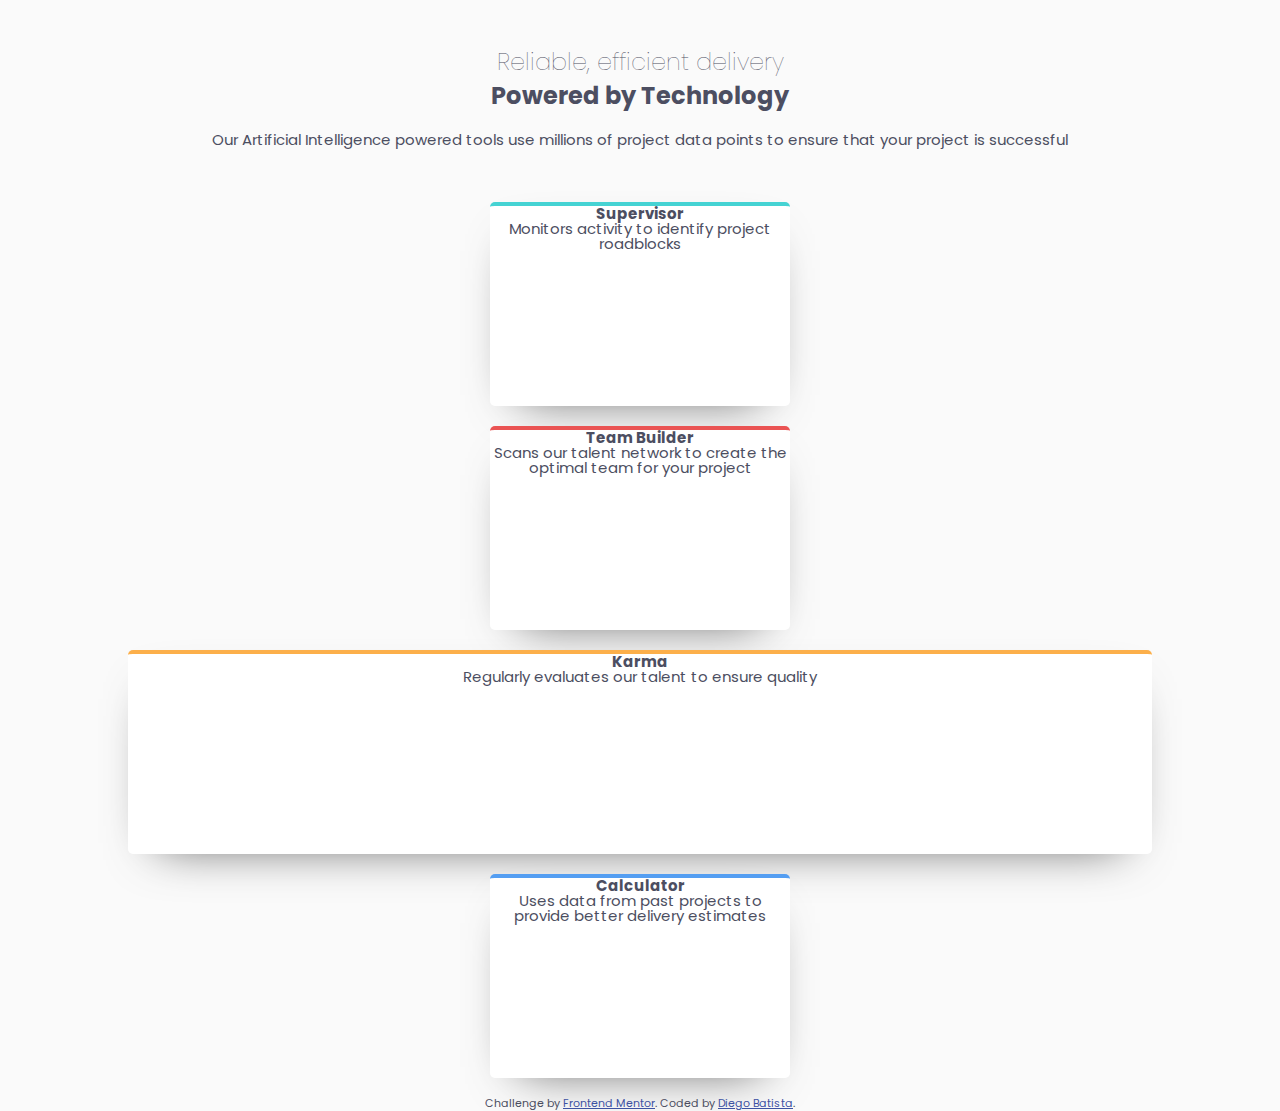
==== Newbie/four-card-feature-section-master/index.html @ 7db9b7e0 "Add files via upload" ====
<!DOCTYPE html>
<html lang="en">
<head>
  <meta charset="UTF-8">
  <meta name="viewport" content="width=device-width, initial-scale=1.0"> <!-- displays site properly based on user's device -->

  <link rel="icon" type="image/png" sizes="32x32" href="./images/favicon-32x32.png">
  <link href="https://fonts.googleapis.com/css?family=Poppins:200,400,600&display=swap" rel="stylesheet">
  <link rel="stylesheet" href="css/reset.css">
  <link rel="stylesheet" href="css/style.css">
  
  <title>Frontend Mentor | Four card feature section</title>

  <!-- Feel free to remove these styles or customise in your own stylesheet 👍 -->
  <style>
    .attribution { font-size: 11px; text-align: center; }
    .attribution a { color: hsl(228, 45%, 44%); }
  </style>
</head>
<body>
  <header>
    <div class="container">
      <h1 class="title-light">Reliable, efficient delivery</h1>
      <h1 class="title-bold">Powered by Technology</h1>

      <p>Our Artificial Intelligence powered tools use millions of project data points 
      to ensure that your project is successful</p>
    </div>
  </header>
  
  <section class="cards">
    <div class="container">
      <div class="item1">
        <ul>
          <li><h2 class="titulo-bold">Supervisor</h2></li>
          <li><p class="titulo-light">Monitors activity to identify project roadblocks</p></li>
          <li></li>
        </ul>
      </div>

      <div class="item2">
        <ul>
          <li><h2 class="titulo-bold">Team Builder</h2></li>
          <li><p class="titulo-light">Scans our talent network to create the optimal team for your project</p></li>
          <li></li>
        </ul>
      </div>

      <div class="item3">
        <ul>
          <li><h2 class="titulo-bold">Karma</h2></li>
          <li><p class="titulo-light">Regularly evaluates our talent to ensure quality</p></li>
          <li></li>
        </ul>
      </div>

      <div class="item4">
        <ul>
          <li><h2 class="titulo-bold">Calculator</h2></li>
          <li><p class="titulo-light">Uses data from past projects to provide better delivery estimates</p></li>
          <li></li>
        </ul>
      </div>
    </div>
  </section>
  
  <footer>
    <p class="attribution">
      Challenge by <a href="https://www.frontendmentor.io?ref=challenge" target="_blank">Frontend Mentor</a>. 
      Coded by <a href="#">Diego Batista</a>.
    </p>
  </footer>
</body>
</html>
---- Newbie/four-card-feature-section-master/css/style.css ----
body {
    font-family: 'Poppins', sans-serif;
    font-size: 15px;
    text-align: center;
    color: hsl(234, 12%, 34%);
    background: hsl(0, 0%, 98%);
}

.container {
    width: 80%;
    margin: 0 auto;
}

header {
    margin: 50px 0;
}

header .title-light {
    font-weight: lighter;
    font-size: 24px;
    margin-bottom: 10px;
}

header .title-bold {
    font-weight: bold;
    font-size: 24px;
    margin-bottom: 20px;
}

header p {
    line-height: 1.5rem;
}

.cards .item1 {
    width: 300px;
    height: 200px;
    background: #fff;
    border-top: 4px solid hsl(180, 62%, 55%);
    border-radius: 5px;
    margin: 0 auto;
    -webkit-box-shadow: 0px 19px 50px -30px rgba(0,0,0,0.75);
    -moz-box-shadow: 0px 19px 50px -30px rgba(0,0,0,0.75);
    box-shadow: 0px 19px 50px -30px rgba(0,0,0,0.75);
    margin-bottom: 20px;
}

.cards .item2 {
    width: 300px;
    height: 200px;
    background: #fff;
    border-top: 4px solid hsl(0, 78%, 62%);
    border-radius: 5px;
    margin: 0 auto;
    -webkit-box-shadow: 0px 19px 50px -30px rgba(0,0,0,0.75);
    -moz-box-shadow: 0px 19px 50px -30px rgba(0,0,0,0.75);
    box-shadow: 0px 19px 50px -30px rgba(0,0,0,0.75);
    margin-bottom: 20px;
}

.cards .item3 {
    width: 100%;
    height: 200px;
    background: #fff;
    border-top: 4px solid hsl(34, 97%, 64%);
    border-radius: 5px;
    margin: 0 auto;
    -webkit-box-shadow: 0px 19px 50px -30px rgba(0,0,0,0.75);
    -moz-box-shadow: 0px 19px 50px -30px rgba(0,0,0,0.75);
    box-shadow: 0px 19px 50px -30px rgba(0,0,0,0.75);
    margin-bottom: 20px;
}

.cards .item4 {
    width: 300px;
    height: 200px;
    background: #fff;
    border-top: 4px solid hsl(212, 86%, 64%);
    border-radius: 5px;
    margin: 0 auto;
    -webkit-box-shadow: 0px 19px 50px -30px rgba(0,0,0,0.75);
    -moz-box-shadow: 0px 19px 50px -30px rgba(0,0,0,0.75);
    box-shadow: 0px 19px 50px -30px rgba(0,0,0,0.75);
    margin-bottom: 20px;
}
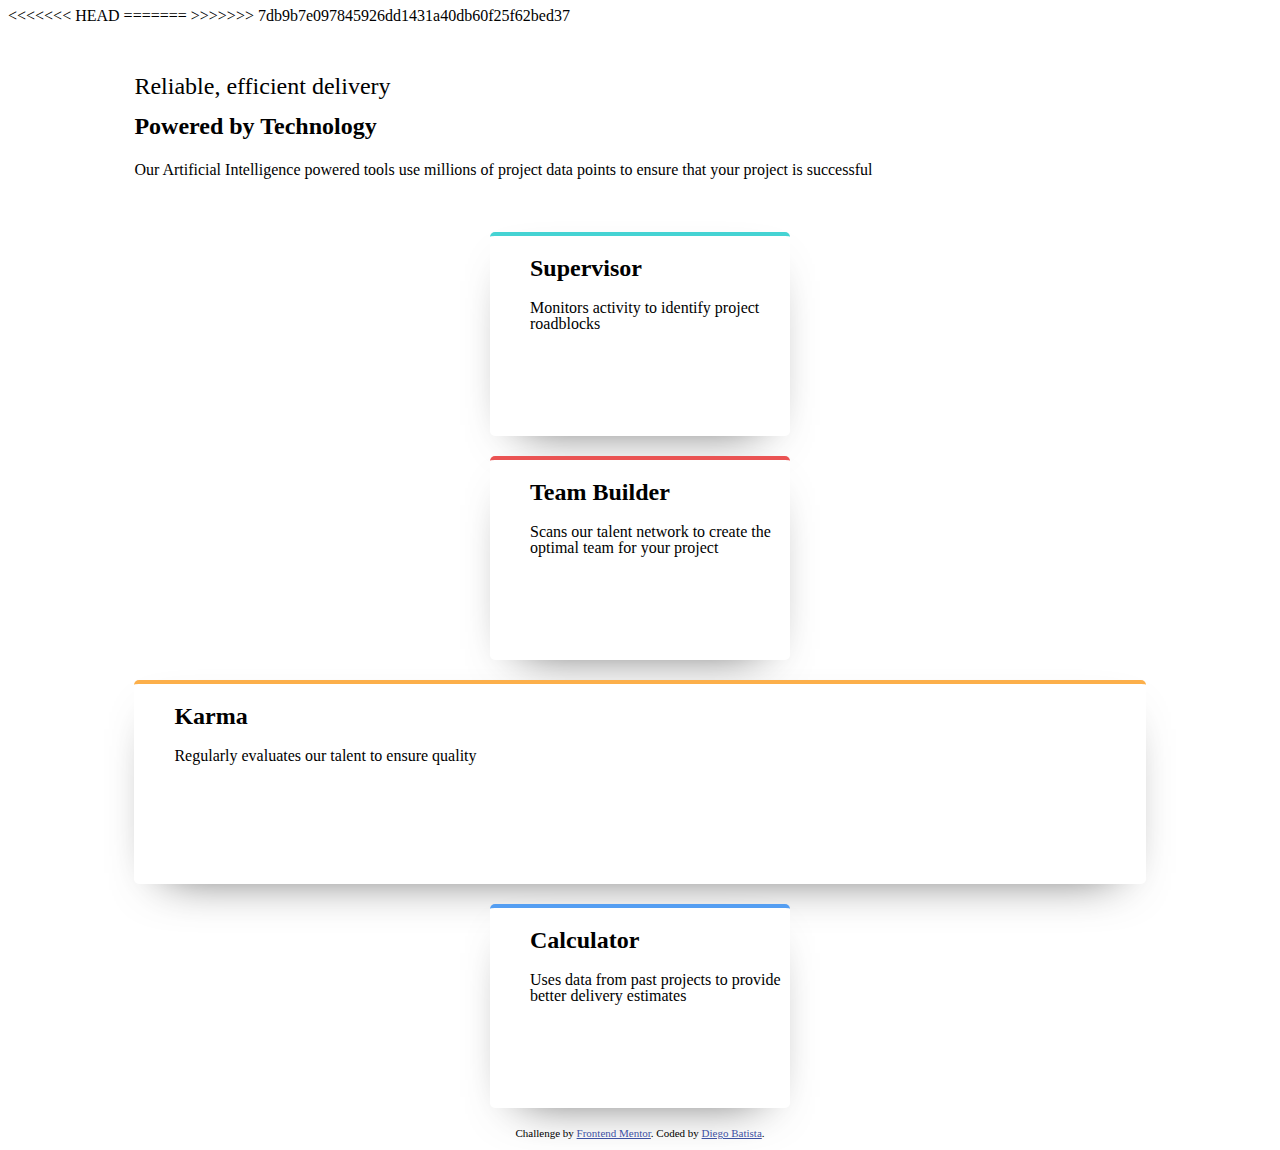
==== commit 9b8771bd: "teeste" ====
--- a/Newbie/four-card-feature-section-master/index.html
+++ b/Newbie/four-card-feature-section-master/index.html
@@ -1,5 +1,9 @@
 <!DOCTYPE html>
+<<<<<<< HEAD
 <html lang="en">
+=======
+<html lang="en">
+>>>>>>> 7db9b7e097845926dd1431a40db60f25f62bed37
 <head>
   <meta charset="UTF-8">
   <meta name="viewport" content="width=device-width, initial-scale=1.0"> <!-- displays site properly based on user's device -->
--- a/Newbie/four-card-feature-section-master/css/style.css
+++ b/Newbie/four-card-feature-section-master/css/style.css
@@ -1,84 +1,170 @@
-body {
-    font-family: 'Poppins', sans-serif;
-    font-size: 15px;
-    text-align: center;
-    color: hsl(234, 12%, 34%);
-    background: hsl(0, 0%, 98%);
-}
-
-.container {
-    width: 80%;
-    margin: 0 auto;
-}
-
-header {
-    margin: 50px 0;
-}
-
-header .title-light {
-    font-weight: lighter;
-    font-size: 24px;
-    margin-bottom: 10px;
-}
-
-header .title-bold {
-    font-weight: bold;
-    font-size: 24px;
-    margin-bottom: 20px;
-}
-
-header p {
-    line-height: 1.5rem;
-}
-
-.cards .item1 {
-    width: 300px;
-    height: 200px;
-    background: #fff;
-    border-top: 4px solid hsl(180, 62%, 55%);
-    border-radius: 5px;
-    margin: 0 auto;
-    -webkit-box-shadow: 0px 19px 50px -30px rgba(0,0,0,0.75);
-    -moz-box-shadow: 0px 19px 50px -30px rgba(0,0,0,0.75);
-    box-shadow: 0px 19px 50px -30px rgba(0,0,0,0.75);
-    margin-bottom: 20px;
-}
-
-.cards .item2 {
-    width: 300px;
-    height: 200px;
-    background: #fff;
-    border-top: 4px solid hsl(0, 78%, 62%);
-    border-radius: 5px;
-    margin: 0 auto;
-    -webkit-box-shadow: 0px 19px 50px -30px rgba(0,0,0,0.75);
-    -moz-box-shadow: 0px 19px 50px -30px rgba(0,0,0,0.75);
-    box-shadow: 0px 19px 50px -30px rgba(0,0,0,0.75);
-    margin-bottom: 20px;
-}
-
-.cards .item3 {
-    width: 100%;
-    height: 200px;
-    background: #fff;
-    border-top: 4px solid hsl(34, 97%, 64%);
-    border-radius: 5px;
-    margin: 0 auto;
-    -webkit-box-shadow: 0px 19px 50px -30px rgba(0,0,0,0.75);
-    -moz-box-shadow: 0px 19px 50px -30px rgba(0,0,0,0.75);
-    box-shadow: 0px 19px 50px -30px rgba(0,0,0,0.75);
-    margin-bottom: 20px;
-}
-
-.cards .item4 {
-    width: 300px;
-    height: 200px;
-    background: #fff;
-    border-top: 4px solid hsl(212, 86%, 64%);
-    border-radius: 5px;
-    margin: 0 auto;
-    -webkit-box-shadow: 0px 19px 50px -30px rgba(0,0,0,0.75);
-    -moz-box-shadow: 0px 19px 50px -30px rgba(0,0,0,0.75);
-    box-shadow: 0px 19px 50px -30px rgba(0,0,0,0.75);
-    margin-bottom: 20px;
+<<<<<<< HEAD
+body {
+    font-family: 'Poppins', sans-serif;
+    font-size: 15px;
+    text-align: center;
+    color: hsl(234, 12%, 34%);
+    background: hsl(0, 0%, 98%);
+}
+
+.container {
+    width: 80%;
+    margin: 0 auto;
+}
+
+header {
+    margin: 50px 0;
+}
+
+header .title-light {
+    font-weight: lighter;
+    font-size: 24px;
+    margin-bottom: 10px;
+}
+
+header .title-bold {
+    font-weight: bold;
+    font-size: 24px;
+    margin-bottom: 20px;
+}
+
+header p {
+    line-height: 1.5rem;
+}
+
+.cards .item1 {
+    width: 300px;
+    height: 200px;
+    background: #fff;
+    border-top: 4px solid hsl(180, 62%, 55%);
+    border-radius: 5px;
+    margin: 0 auto;
+    -webkit-box-shadow: 0px 19px 50px -30px rgba(0,0,0,0.75);
+    -moz-box-shadow: 0px 19px 50px -30px rgba(0,0,0,0.75);
+    box-shadow: 0px 19px 50px -30px rgba(0,0,0,0.75);
+    margin-bottom: 20px;
+}
+
+.cards .item2 {
+    width: 300px;
+    height: 200px;
+    background: #fff;
+    border-top: 4px solid hsl(0, 78%, 62%);
+    border-radius: 5px;
+    margin: 0 auto;
+    -webkit-box-shadow: 0px 19px 50px -30px rgba(0,0,0,0.75);
+    -moz-box-shadow: 0px 19px 50px -30px rgba(0,0,0,0.75);
+    box-shadow: 0px 19px 50px -30px rgba(0,0,0,0.75);
+    margin-bottom: 20px;
+}
+
+.cards .item3 {
+    width: 100%;
+    height: 200px;
+    background: #fff;
+    border-top: 4px solid hsl(34, 97%, 64%);
+    border-radius: 5px;
+    margin: 0 auto;
+    -webkit-box-shadow: 0px 19px 50px -30px rgba(0,0,0,0.75);
+    -moz-box-shadow: 0px 19px 50px -30px rgba(0,0,0,0.75);
+    box-shadow: 0px 19px 50px -30px rgba(0,0,0,0.75);
+    margin-bottom: 20px;
+}
+
+.cards .item4 {
+    width: 300px;
+    height: 200px;
+    background: #fff;
+    border-top: 4px solid hsl(212, 86%, 64%);
+    border-radius: 5px;
+    margin: 0 auto;
+    -webkit-box-shadow: 0px 19px 50px -30px rgba(0,0,0,0.75);
+    -moz-box-shadow: 0px 19px 50px -30px rgba(0,0,0,0.75);
+    box-shadow: 0px 19px 50px -30px rgba(0,0,0,0.75);
+    margin-bottom: 20px;
+=======
+body {
+    font-family: 'Poppins', sans-serif;
+    font-size: 15px;
+    text-align: center;
+    color: hsl(234, 12%, 34%);
+    background: hsl(0, 0%, 98%);
+}
+
+.container {
+    width: 80%;
+    margin: 0 auto;
+}
+
+header {
+    margin: 50px 0;
+}
+
+header .title-light {
+    font-weight: lighter;
+    font-size: 24px;
+    margin-bottom: 10px;
+}
+
+header .title-bold {
+    font-weight: bold;
+    font-size: 24px;
+    margin-bottom: 20px;
+}
+
+header p {
+    line-height: 1.5rem;
+}
+
+.cards .item1 {
+    width: 300px;
+    height: 200px;
+    background: #fff;
+    border-top: 4px solid hsl(180, 62%, 55%);
+    border-radius: 5px;
+    margin: 0 auto;
+    -webkit-box-shadow: 0px 19px 50px -30px rgba(0,0,0,0.75);
+    -moz-box-shadow: 0px 19px 50px -30px rgba(0,0,0,0.75);
+    box-shadow: 0px 19px 50px -30px rgba(0,0,0,0.75);
+    margin-bottom: 20px;
+}
+
+.cards .item2 {
+    width: 300px;
+    height: 200px;
+    background: #fff;
+    border-top: 4px solid hsl(0, 78%, 62%);
+    border-radius: 5px;
+    margin: 0 auto;
+    -webkit-box-shadow: 0px 19px 50px -30px rgba(0,0,0,0.75);
+    -moz-box-shadow: 0px 19px 50px -30px rgba(0,0,0,0.75);
+    box-shadow: 0px 19px 50px -30px rgba(0,0,0,0.75);
+    margin-bottom: 20px;
+}
+
+.cards .item3 {
+    width: 100%;
+    height: 200px;
+    background: #fff;
+    border-top: 4px solid hsl(34, 97%, 64%);
+    border-radius: 5px;
+    margin: 0 auto;
+    -webkit-box-shadow: 0px 19px 50px -30px rgba(0,0,0,0.75);
+    -moz-box-shadow: 0px 19px 50px -30px rgba(0,0,0,0.75);
+    box-shadow: 0px 19px 50px -30px rgba(0,0,0,0.75);
+    margin-bottom: 20px;
+}
+
+.cards .item4 {
+    width: 300px;
+    height: 200px;
+    background: #fff;
+    border-top: 4px solid hsl(212, 86%, 64%);
+    border-radius: 5px;
+    margin: 0 auto;
+    -webkit-box-shadow: 0px 19px 50px -30px rgba(0,0,0,0.75);
+    -moz-box-shadow: 0px 19px 50px -30px rgba(0,0,0,0.75);
+    box-shadow: 0px 19px 50px -30px rgba(0,0,0,0.75);
+    margin-bottom: 20px;
+>>>>>>> 7db9b7e097845926dd1431a40db60f25f62bed37
 }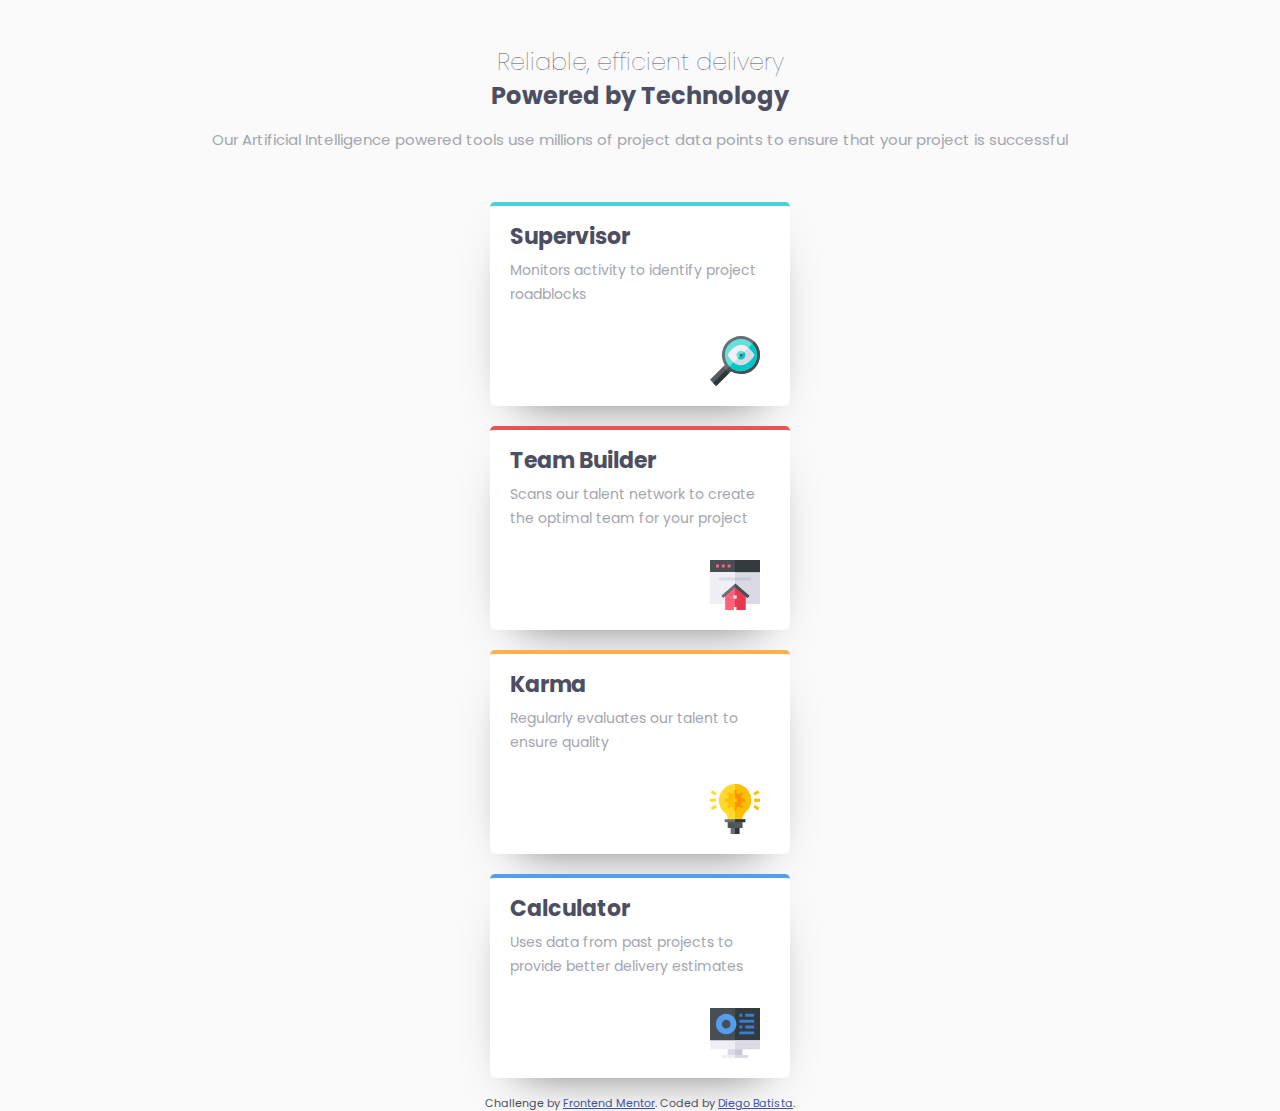
==== commit 3b5df3b0: "Update index.html and style.css" ====
--- a/Newbie/four-card-feature-section-master/index.html
+++ b/Newbie/four-card-feature-section-master/index.html
@@ -1,78 +1,73 @@
 <!DOCTYPE html>
-<<<<<<< HEAD
 <html lang="en">
-=======
-<html lang="en">
->>>>>>> 7db9b7e097845926dd1431a40db60f25f62bed37
-<head>
-  <meta charset="UTF-8">
-  <meta name="viewport" content="width=device-width, initial-scale=1.0"> <!-- displays site properly based on user's device -->
+  <head>
+    <meta charset="UTF-8">
+    <meta name="viewport" content="width=device-width, initial-scale=1.0"> <!-- displays site properly based on user's device -->
+    <link rel="icon" type="image/png" sizes="32x32" href="./images/favicon-32x32.png">
+    <link href="https://fonts.googleapis.com/css?family=Poppins:200,400,600&display=swap" rel="stylesheet">
+    <link rel="stylesheet" href="css/reset.css">
+    <link rel="stylesheet" href="css/style.css">
+    
+    <title>Frontend Mentor | Four card feature section</title>
 
-  <link rel="icon" type="image/png" sizes="32x32" href="./images/favicon-32x32.png">
-  <link href="https://fonts.googleapis.com/css?family=Poppins:200,400,600&display=swap" rel="stylesheet">
-  <link rel="stylesheet" href="css/reset.css">
-  <link rel="stylesheet" href="css/style.css">
-  
-  <title>Frontend Mentor | Four card feature section</title>
+    <!-- Feel free to remove these styles or customise in your own stylesheet 👍 -->
+    <style>
+      .attribution { font-size: 11px; text-align: center; }
+      .attribution a { color: hsl(228, 45%, 44%); }
+    </style>
+  </head>
+  <body>
+    <header>
+      <div class="container">
+        <h1 class="title-light">Reliable, efficient delivery</h1>
+        <h1 class="title-bold">Powered by Technology</h1>
 
-  <!-- Feel free to remove these styles or customise in your own stylesheet 👍 -->
-  <style>
-    .attribution { font-size: 11px; text-align: center; }
-    .attribution a { color: hsl(228, 45%, 44%); }
-  </style>
-</head>
-<body>
-  <header>
-    <div class="container">
-      <h1 class="title-light">Reliable, efficient delivery</h1>
-      <h1 class="title-bold">Powered by Technology</h1>
-
-      <p>Our Artificial Intelligence powered tools use millions of project data points 
-      to ensure that your project is successful</p>
-    </div>
-  </header>
-  
-  <section class="cards">
-    <div class="container">
-      <div class="item1">
+        <p>
+            Our Artificial Intelligence powered tools use millions of project data points 
+            to ensure that your project is successful
+        </p>
+      </div>
+    </header>
+    
+    <section class="cards">
+      <div class="card item1">
         <ul>
           <li><h2 class="titulo-bold">Supervisor</h2></li>
           <li><p class="titulo-light">Monitors activity to identify project roadblocks</p></li>
-          <li></li>
+          <li><img src="images/icon-supervisor.svg" alt="Supervisor"></li>
         </ul>
       </div>
 
-      <div class="item2">
+      <div class="card item2">
         <ul>
           <li><h2 class="titulo-bold">Team Builder</h2></li>
           <li><p class="titulo-light">Scans our talent network to create the optimal team for your project</p></li>
-          <li></li>
+          <li><img src="images/icon-team-builder.svg" alt="Team Builder"></li>
         </ul>
       </div>
 
-      <div class="item3">
+      <div class="card item3">
         <ul>
           <li><h2 class="titulo-bold">Karma</h2></li>
           <li><p class="titulo-light">Regularly evaluates our talent to ensure quality</p></li>
-          <li></li>
+          <li><img src="images/icon-karma.svg" alt="Karma"></li>
         </ul>
       </div>
 
-      <div class="item4">
+      <div class="card item4">
         <ul>
           <li><h2 class="titulo-bold">Calculator</h2></li>
           <li><p class="titulo-light">Uses data from past projects to provide better delivery estimates</p></li>
-          <li></li>
+          <li><img src="images/icon-calculator.svg" alt="Calculator"></li>
         </ul>
       </div>
-    </div>
-  </section>
-  
-  <footer>
-    <p class="attribution">
-      Challenge by <a href="https://www.frontendmentor.io?ref=challenge" target="_blank">Frontend Mentor</a>. 
-      Coded by <a href="#">Diego Batista</a>.
-    </p>
-  </footer>
-</body>
+    </section>
+    
+    <footer>
+      <p class="attribution">
+        Challenge by <a href="https://www.frontendmentor.io?ref=challenge" target="_blank">Frontend Mentor</a>. 
+        Coded by <a href="#">Diego Batista</a>.
+      </p>
+    </footer>
+  </body>
 </html>--- a/Newbie/four-card-feature-section-master/css/style.css
+++ b/Newbie/four-card-feature-section-master/css/style.css
@@ -1,4 +1,3 @@
-<<<<<<< HEAD
 body {
     font-family: 'Poppins', sans-serif;
     font-size: 15px;
@@ -30,141 +29,69 @@
 
 header p {
     line-height: 1.5rem;
+    color: hsl(229, 6%, 66%);
 }
 
-.cards .item1 {
+
+/* CARDS */
+.cards {
     width: 300px;
+    margin: 0 auto;
+    text-align: start;
+}
+
+.card {
+    width: 100%;
     height: 200px;
     background: #fff;
+    -webkit-box-shadow: 0px 19px 50px -30px rgba(0,0,0,0.75);
+    -moz-box-shadow: 0px 19px 50px -30px rgba(0,0,0,0.75);
+    box-shadow: 0px 19px 50px -30px rgba(0,0,0,0.75);   
+}
+
+.cards .titulo-bold {
+    font-size: 22px;
+    margin: 20px 0 0 20px;    
+}
+
+.cards .titulo-light {
+    width: 250px;
+    font-size: 14px;
+    margin: 10px 0 0 20px;
+    color: hsl(229, 6%, 66%);
+    line-height: 1.5rem;
+}
+
+.cards ul li img {
+    width: 50px;
+    margin-top: 30px;
+    margin-left: 220px;
+}
+
+.cards .item1 {    
     border-top: 4px solid hsl(180, 62%, 55%);
     border-radius: 5px;
     margin: 0 auto;
-    -webkit-box-shadow: 0px 19px 50px -30px rgba(0,0,0,0.75);
-    -moz-box-shadow: 0px 19px 50px -30px rgba(0,0,0,0.75);
-    box-shadow: 0px 19px 50px -30px rgba(0,0,0,0.75);
     margin-bottom: 20px;
 }
 
 .cards .item2 {
-    width: 300px;
-    height: 200px;
-    background: #fff;
     border-top: 4px solid hsl(0, 78%, 62%);
     border-radius: 5px;
     margin: 0 auto;
-    -webkit-box-shadow: 0px 19px 50px -30px rgba(0,0,0,0.75);
-    -moz-box-shadow: 0px 19px 50px -30px rgba(0,0,0,0.75);
-    box-shadow: 0px 19px 50px -30px rgba(0,0,0,0.75);
     margin-bottom: 20px;
 }
 
 .cards .item3 {
-    width: 100%;
-    height: 200px;
-    background: #fff;
     border-top: 4px solid hsl(34, 97%, 64%);
     border-radius: 5px;
     margin: 0 auto;
-    -webkit-box-shadow: 0px 19px 50px -30px rgba(0,0,0,0.75);
-    -moz-box-shadow: 0px 19px 50px -30px rgba(0,0,0,0.75);
-    box-shadow: 0px 19px 50px -30px rgba(0,0,0,0.75);
     margin-bottom: 20px;
 }
 
 .cards .item4 {
-    width: 300px;
-    height: 200px;
-    background: #fff;
     border-top: 4px solid hsl(212, 86%, 64%);
     border-radius: 5px;
     margin: 0 auto;
-    -webkit-box-shadow: 0px 19px 50px -30px rgba(0,0,0,0.75);
-    -moz-box-shadow: 0px 19px 50px -30px rgba(0,0,0,0.75);
-    box-shadow: 0px 19px 50px -30px rgba(0,0,0,0.75);
     margin-bottom: 20px;
-=======
-body {
-    font-family: 'Poppins', sans-serif;
-    font-size: 15px;
-    text-align: center;
-    color: hsl(234, 12%, 34%);
-    background: hsl(0, 0%, 98%);
-}
-
-.container {
-    width: 80%;
-    margin: 0 auto;
-}
-
-header {
-    margin: 50px 0;
-}
-
-header .title-light {
-    font-weight: lighter;
-    font-size: 24px;
-    margin-bottom: 10px;
-}
-
-header .title-bold {
-    font-weight: bold;
-    font-size: 24px;
-    margin-bottom: 20px;
-}
-
-header p {
-    line-height: 1.5rem;
-}
-
-.cards .item1 {
-    width: 300px;
-    height: 200px;
-    background: #fff;
-    border-top: 4px solid hsl(180, 62%, 55%);
-    border-radius: 5px;
-    margin: 0 auto;
-    -webkit-box-shadow: 0px 19px 50px -30px rgba(0,0,0,0.75);
-    -moz-box-shadow: 0px 19px 50px -30px rgba(0,0,0,0.75);
-    box-shadow: 0px 19px 50px -30px rgba(0,0,0,0.75);
-    margin-bottom: 20px;
-}
-
-.cards .item2 {
-    width: 300px;
-    height: 200px;
-    background: #fff;
-    border-top: 4px solid hsl(0, 78%, 62%);
-    border-radius: 5px;
-    margin: 0 auto;
-    -webkit-box-shadow: 0px 19px 50px -30px rgba(0,0,0,0.75);
-    -moz-box-shadow: 0px 19px 50px -30px rgba(0,0,0,0.75);
-    box-shadow: 0px 19px 50px -30px rgba(0,0,0,0.75);
-    margin-bottom: 20px;
-}
-
-.cards .item3 {
-    width: 100%;
-    height: 200px;
-    background: #fff;
-    border-top: 4px solid hsl(34, 97%, 64%);
-    border-radius: 5px;
-    margin: 0 auto;
-    -webkit-box-shadow: 0px 19px 50px -30px rgba(0,0,0,0.75);
-    -moz-box-shadow: 0px 19px 50px -30px rgba(0,0,0,0.75);
-    box-shadow: 0px 19px 50px -30px rgba(0,0,0,0.75);
-    margin-bottom: 20px;
-}
-
-.cards .item4 {
-    width: 300px;
-    height: 200px;
-    background: #fff;
-    border-top: 4px solid hsl(212, 86%, 64%);
-    border-radius: 5px;
-    margin: 0 auto;
-    -webkit-box-shadow: 0px 19px 50px -30px rgba(0,0,0,0.75);
-    -moz-box-shadow: 0px 19px 50px -30px rgba(0,0,0,0.75);
-    box-shadow: 0px 19px 50px -30px rgba(0,0,0,0.75);
-    margin-bottom: 20px;
->>>>>>> 7db9b7e097845926dd1431a40db60f25f62bed37
 }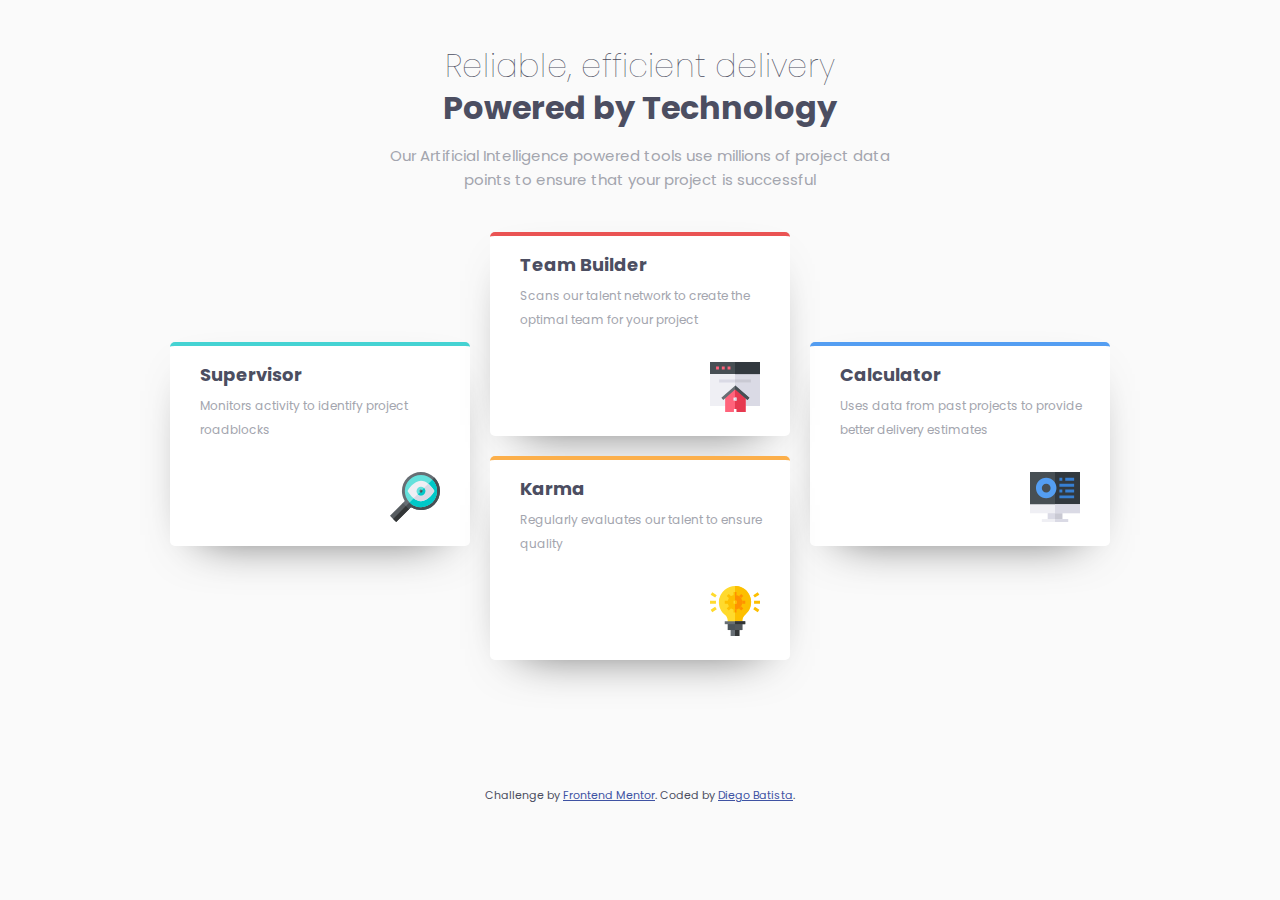
==== commit c2534884: "Update index.html and style.css" ====
--- a/Newbie/four-card-feature-section-master/index.html
+++ b/Newbie/four-card-feature-section-master/index.html
@@ -30,36 +30,42 @@
     </header>
     
     <section class="cards">
-      <div class="card item1">
-        <ul>
-          <li><h2 class="titulo-bold">Supervisor</h2></li>
-          <li><p class="titulo-light">Monitors activity to identify project roadblocks</p></li>
-          <li><img src="images/icon-supervisor.svg" alt="Supervisor"></li>
-        </ul>
+      <div class="col-1">
+        <div class="card item1">
+          <ul>
+            <li><h2 class="titulo-bold">Supervisor</h2></li>
+            <li><p class="titulo-light">Monitors activity to identify project roadblocks</p></li>
+            <li><img src="images/icon-supervisor.svg" alt="Supervisor"></li>
+          </ul>
+        </div>
+      </div> 
+
+      <div class="col-2">
+        <div class="card item2">
+          <ul>
+            <li><h2 class="titulo-bold">Team Builder</h2></li>
+            <li><p class="titulo-light">Scans our talent network to create the optimal team for your project</p></li>
+            <li><img src="images/icon-team-builder.svg" alt="Team Builder"></li>
+          </ul>
+        </div>
+
+        <div class="card item3">
+          <ul>
+            <li><h2 class="titulo-bold">Karma</h2></li>
+            <li><p class="titulo-light">Regularly evaluates our talent to ensure quality</p></li>
+            <li><img src="images/icon-karma.svg" alt="Karma"></li>
+          </ul>
+        </div>
       </div>
 
-      <div class="card item2">
-        <ul>
-          <li><h2 class="titulo-bold">Team Builder</h2></li>
-          <li><p class="titulo-light">Scans our talent network to create the optimal team for your project</p></li>
-          <li><img src="images/icon-team-builder.svg" alt="Team Builder"></li>
-        </ul>
-      </div>
-
-      <div class="card item3">
-        <ul>
-          <li><h2 class="titulo-bold">Karma</h2></li>
-          <li><p class="titulo-light">Regularly evaluates our talent to ensure quality</p></li>
-          <li><img src="images/icon-karma.svg" alt="Karma"></li>
-        </ul>
-      </div>
-
-      <div class="card item4">
-        <ul>
-          <li><h2 class="titulo-bold">Calculator</h2></li>
-          <li><p class="titulo-light">Uses data from past projects to provide better delivery estimates</p></li>
-          <li><img src="images/icon-calculator.svg" alt="Calculator"></li>
-        </ul>
+      <div class="col-3">
+        <div class="card item4">
+          <ul>
+            <li><h2 class="titulo-bold">Calculator</h2></li>
+            <li><p class="titulo-light">Uses data from past projects to provide better delivery estimates</p></li>
+            <li><img src="images/icon-calculator.svg" alt="Calculator"></li>
+          </ul>
+        </div>
       </div>
     </section>
     
--- a/Newbie/four-card-feature-section-master/css/style.css
+++ b/Newbie/four-card-feature-section-master/css/style.css
@@ -4,6 +4,7 @@
     text-align: center;
     color: hsl(234, 12%, 34%);
     background: hsl(0, 0%, 98%);
+    width: 375px;
 }
 
 .container {
@@ -11,6 +12,7 @@
     margin: 0 auto;
 }
 
+/* HEADER */
 header {
     margin: 50px 0;
 }
@@ -35,13 +37,13 @@
 
 /* CARDS */
 .cards {
-    width: 300px;
+    width: 100%;
     margin: 0 auto;
     text-align: start;
 }
 
 .card {
-    width: 100%;
+    width: 300px;
     height: 200px;
     background: #fff;
     -webkit-box-shadow: 0px 19px 50px -30px rgba(0,0,0,0.75);
@@ -49,20 +51,20 @@
     box-shadow: 0px 19px 50px -30px rgba(0,0,0,0.75);   
 }
 
-.cards .titulo-bold {
+.card .titulo-bold {
     font-size: 22px;
-    margin: 20px 0 0 20px;    
+    margin: 20px 0 0 30px;    
 }
 
-.cards .titulo-light {
+.card .titulo-light {
     width: 250px;
     font-size: 14px;
-    margin: 10px 0 0 20px;
+    margin: 10px 0 0 30px;
     color: hsl(229, 6%, 66%);
     line-height: 1.5rem;
 }
 
-.cards ul li img {
+.card ul li img {
     width: 50px;
     margin-top: 30px;
     margin-left: 220px;
@@ -94,4 +96,55 @@
     border-radius: 5px;
     margin: 0 auto;
     margin-bottom: 20px;
+}
+
+/* BREAKPOINT DESTKTOP */
+@media (min-width: 992px) {
+    body {
+        width: 100%;
+    }
+
+    header .title-light {
+        font-size: 32px;
+    }
+    
+    header .title-bold {
+        font-size: 32px;
+    }
+    
+    header p {
+        width: 500px;
+        margin: 0 auto;
+    }
+
+    .cards {
+        display: flex;
+        justify-content: center;
+        margin-top: 150px;
+    }
+
+    .card {
+        max-width: 300px;
+    }
+
+    .card .titulo-bold {
+        font-size: 18px;
+        margin-left: 30px;
+    }
+    
+    .card .titulo-light {
+        font-size: 12px;
+        margin-left: 30px;
+    }
+
+    .col-1, .col-2 {
+        float: left;
+    }
+
+    .col-2 {
+        position: relative;
+        top: -110px;
+        margin: 0 20px;
+    }
+
 }